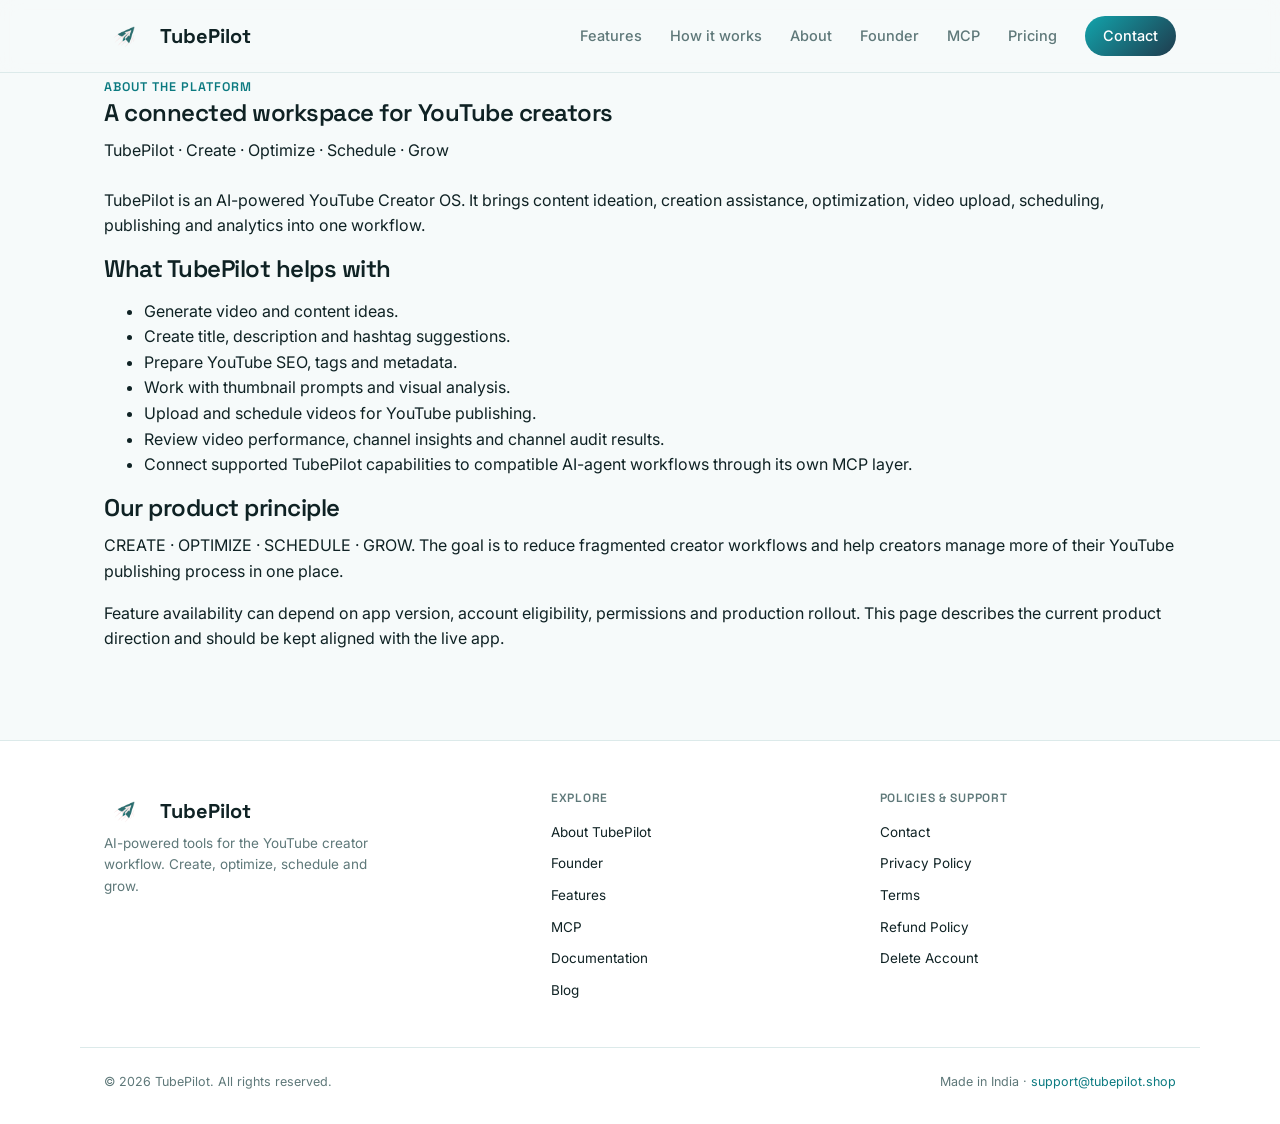
==== about.html @ 6878f8c4 "Add files via upload" ====
<!doctype html><html lang="en"><head><meta charset="utf-8"><meta name="viewport" content="width=device-width, initial-scale=1"><meta name="theme-color" content="#64135f"><link rel="icon" href="assets/icon.png"><link rel="preconnect" href="https://fonts.googleapis.com"><link rel="preconnect" href="https://fonts.gstatic.com" crossorigin><link href="https://fonts.googleapis.com/css2?family=Space+Grotesk:wght@500;600;700&family=Inter:wght@400;500;600;700&display=swap" rel="stylesheet"><link rel="stylesheet" href="css/style.css"><title>About TubePilot | TubePilot</title><meta name="description" content="Learn what TubePilot does and how its AI-powered YouTube creator workflow brings ideation, optimization, scheduling and analytics together."><link rel="canonical" href="https://www.tubepilot.shop/about.html"></head><body><header class="site-header"><div class="container row"><a class="brand" href="index.html"><span class="mark"><img src="assets/logo.png" alt="TubePilot logo"></span>TubePilot</a><nav class="nav-links" id="nav-links"><a href="index.html#features">Features</a><a href="index.html#how-it-works">How it works</a><a href="about.html">About</a><a href="founder.html">Founder</a><a href="mcp.html">MCP</a><a href="index.html#pricing">Pricing</a><a href="contact.html" class="nav-cta">Contact</a></nav><button class="nav-toggle" aria-label="Toggle menu" aria-expanded="false" aria-controls="nav-links"><span></span></button></div></header><main><section class="tp-page-hero"><div class="container"><span class="eyebrow">About the platform</span><h1>A connected workspace for YouTube creators</h1><p class="meta">TubePilot · Create · Optimize · Schedule · Grow</p></div></section><section class="section"><div class="container tp-content"><p>TubePilot is an AI-powered YouTube Creator OS. It brings content ideation, creation assistance, optimization, video upload, scheduling, publishing and analytics into one workflow.</p><h2>What TubePilot helps with</h2><ul><li>Generate video and content ideas.</li><li>Create title, description and hashtag suggestions.</li><li>Prepare YouTube SEO, tags and metadata.</li><li>Work with thumbnail prompts and visual analysis.</li><li>Upload and schedule videos for YouTube publishing.</li><li>Review video performance, channel insights and channel audit results.</li><li>Connect supported TubePilot capabilities to compatible AI-agent workflows through its own MCP layer.</li></ul><h2>Our product principle</h2><p>CREATE · OPTIMIZE · SCHEDULE · GROW. The goal is to reduce fragmented creator workflows and help creators manage more of their YouTube publishing process in one place.</p><p class="tp-note">Feature availability can depend on app version, account eligibility, permissions and production rollout. This page describes the current product direction and should be kept aligned with the live app.</p></div></section></main><footer class="site-footer"><div class="container footer-grid"><div class="footer-brand"><a class="brand" href="index.html"><span class="mark"><img src="assets/logo.png" alt="TubePilot logo"></span>TubePilot</a><p>AI-powered tools for the YouTube creator workflow. Create, optimize, schedule and grow.</p></div><div class="footer-col"><p class="label">Explore</p><a href="about.html">About TubePilot</a><a href="founder.html">Founder</a><a href="features.html">Features</a><a href="mcp.html">MCP</a><a href="docs.html">Documentation</a><a href="blog.html">Blog</a></div><div class="footer-col"><p class="label">Policies & Support</p><a href="contact.html">Contact</a><a href="privacy.html">Privacy Policy</a><a href="terms.html">Terms</a><a href="refund.html">Refund Policy</a><a href="delete-account.html">Delete Account</a></div></div><div class="container footer-bottom"><span>© <span data-year>2026</span> TubePilot. All rights reserved.</span><span>Made in India · <a href="mailto:support@tubepilot.shop">support@tubepilot.shop</a></span></div></footer><button class="to-top" aria-label="Back to top">↑</button><script src="js/script.js"></script></body></html>
---- css/style.css ----
/* =========================================================
   TubePilot — design tokens
   Palette matches the app's own theme (app_theme.dart):
   teal / light-teal / deep navy / sky accent, on a near-white
   ground. Display face: Space Grotesk (geometric, "instrument
   panel" feel — echoes the compass/flight-path brand mark).
   Body face: Inter.
========================================================= */
:root {
  --teal: #0B7A80;
  --teal-light: #12A4AC;
  --navy: #1F3B4D;
  --sky: #0EA5E9;
  --green: #16A34A;
  --red: #DC2626;

  --bg: #F6FAFA;
  --card: #FFFFFF;
  --card-2: #EDF6F6;
  --border: #DCEAEA;
  --text: #0F2224;
  --text-dim: #5E7879;

  --display: "Space Grotesk", "Segoe UI", sans-serif;
  --body: "Inter", "Segoe UI", sans-serif;

  --radius-lg: 22px;
  --radius-md: 14px;
  --radius-sm: 8px;
  --shadow: 0 1px 2px rgba(15, 34, 36, 0.04), 0 12px 32px -16px rgba(15, 34, 36, 0.14);
  --container: 1120px;
}

* { box-sizing: border-box; }

html { scroll-behavior: smooth; }

@media (prefers-reduced-motion: reduce) {
  html { scroll-behavior: auto; }
  *, *::before, *::after { animation-duration: 0.001ms !important; transition-duration: 0.001ms !important; }
}

body {
  margin: 0;
  font-family: var(--body);
  color: var(--text);
  background: var(--bg);
  line-height: 1.6;
  -webkit-font-smoothing: antialiased;
}

h1, h2, h3, h4 {
  font-family: var(--display);
  font-weight: 600;
  letter-spacing: -0.02em;
  line-height: 1.15;
  margin: 0 0 0.5em;
}

p { margin: 0 0 1em; color: var(--text); }
a { color: var(--teal); text-decoration: none; }
a:hover { text-decoration: underline; }
a:focus-visible,
button:focus-visible,
[tabindex]:focus-visible {
  outline: 2.5px solid var(--sky);
  outline-offset: 3px;
  border-radius: 4px;
}

img { max-width: 100%; display: block; }

.container {
  max-width: var(--container);
  margin: 0 auto;
  padding: 0 24px;
}

.eyebrow {
  display: inline-flex;
  align-items: center;
  gap: 8px;
  font-family: var(--display);
  font-size: 12.5px;
  font-weight: 600;
  letter-spacing: 0.08em;
  text-transform: uppercase;
  color: var(--teal);
}

/* ---------- Flight-path divider ---------- */
.flight-divider {
  position: relative;
  height: 1px;
  margin: 64px 0;
  background: repeating-linear-gradient(
    90deg, var(--border) 0 10px, transparent 10px 18px
  );
}
.flight-divider::after {
  content: "";
  position: absolute;
  top: 50%;
  left: 50%;
  width: 22px;
  height: 22px;
  transform: translate(-50%, -50%) rotate(45deg);
  background: var(--bg);
  border: 1.5px solid var(--teal-light);
  border-radius: 6px;
}
.flight-divider::before {
  content: "\2708";
  position: absolute;
  top: 50%;
  left: 50%;
  transform: translate(-50%, -50%) rotate(45deg);
  font-size: 11px;
  color: var(--teal);
  z-index: 1;
}

/* ---------- Header ---------- */
.site-header {
  position: sticky;
  top: 0;
  z-index: 40;
  background: rgba(246, 250, 250, 0.86);
  backdrop-filter: blur(10px);
  border-bottom: 1px solid var(--border);
}
.site-header .row {
  display: flex;
  align-items: center;
  justify-content: space-between;
  height: 72px;
}
.brand {
  display: flex;
  align-items: center;
  gap: 12px;
  font-family: var(--display);
  font-weight: 700;
  font-size: 20px;
  color: var(--text);
}
.brand .mark {
  width: 44px;
  height: 44px;
  border-radius: 10px;
  background: transparent;
  display: grid;
  place-items: center;
  color: #fff;
  font-size: 15px;
  overflow: hidden;
}
.brand .mark img {
  width: 100%;
  height: 100%;
  object-fit: contain;
  display: block;
}
.brand .mark svg { width: 18px; height: 18px; }

.nav-links {
  display: flex;
  align-items: center;
  gap: 28px;
}
.nav-links a {
  color: var(--text-dim);
  font-size: 14.5px;
  font-weight: 500;
}
.nav-links a:hover,
.nav-links a[aria-current="page"] {
  color: var(--teal);
  text-decoration: none;
}

.nav-cta {
  background: linear-gradient(135deg, var(--teal-light), var(--navy));
  color: #fff !important;
  padding: 8px 18px;
  border-radius: 999px;
  font-weight: 600;
  font-size: 13.5px;
}
.nav-cta:hover {
  transform: translateY(-1px);
  box-shadow: 0 8px 20px -8px rgba(11, 122, 128, 0.5);
  text-decoration: none;
}

.nav-toggle {
  display: none;
  width: 40px;
  height: 40px;
  border-radius: 10px;
  border: 1px solid var(--border);
  background: var(--card);
  align-items: center;
  justify-content: center;
  cursor: pointer;
}
.nav-toggle span,
.nav-toggle span::before,
.nav-toggle span::after {
  content: "";
  display: block;
  width: 18px;
  height: 2px;
  background: var(--text);
  position: relative;
  transition: transform 0.2s ease, opacity 0.2s ease;
}
.nav-toggle span::before { position: absolute; top: -6px; }
.nav-toggle span::after { position: absolute; top: 6px; }
.nav-toggle[aria-expanded="true"] span { background: transparent; }
.nav-toggle[aria-expanded="true"] span::before { transform: translateY(6px) rotate(45deg); }
.nav-toggle[aria-expanded="true"] span::after { transform: translateY(-6px) rotate(-45deg); }

/* ---------- Buttons ---------- */
.btn {
  display: inline-flex;
  align-items: center;
  gap: 8px;
  font-family: var(--body);
  font-weight: 600;
  font-size: 14.5px;
  padding: 12px 22px;
  border-radius: 999px;
  border: 1px solid transparent;
  cursor: pointer;
  transition: transform 0.15s ease, box-shadow 0.15s ease, background 0.15s ease;
}
.btn-lg {
  padding: 14px 28px;
  font-size: 15.5px;
}
.btn-primary {
  background: linear-gradient(135deg, var(--teal-light), var(--navy));
  color: #fff;
}
.btn-primary:hover { transform: translateY(-1px); box-shadow: 0 10px 24px -10px rgba(11, 122, 128, 0.55); text-decoration: none; }
.btn-outline {
  background: transparent;
  border-color: var(--border);
  color: var(--text);
}
.btn-outline:hover { border-color: var(--teal-light); color: var(--teal); text-decoration: none; }

/* ---------- Hero ---------- */
.hero {
  padding: 96px 0 72px;
  position: relative;
  overflow: hidden;
}
.hero::before {
  content: "";
  position: absolute;
  inset: -20% -10% auto -10%;
  height: 480px;
  background: radial-gradient(60% 60% at 30% 20%, rgba(18, 164, 172, 0.16), transparent 70%),
              radial-gradient(50% 50% at 80% 10%, rgba(14, 165, 233, 0.12), transparent 70%);
  pointer-events: none;
}
.hero-grid {
  display: grid;
  grid-template-columns: 1.1fr 0.9fr;
  gap: 56px;
  align-items: center;
  position: relative;
}
.hero h1 {
  font-size: clamp(34px, 5vw, 52px);
  margin-bottom: 20px;
}
.hero h1 .accent { color: var(--teal); }
.hero p.lead {
  font-size: 17px;
  color: var(--text-dim);
  max-width: 46ch;
  margin-bottom: 28px;
}
.hero-cta { display: flex; gap: 12px; flex-wrap: wrap; margin-bottom: 20px; }
.hero-note { font-size: 12.5px; color: var(--text-dim); }

/* Trust badges */
.trust-badges {
  display: flex;
  gap: 14px;
  flex-wrap: wrap;
  margin-bottom: 16px;
}
.trust-badges .badge {
  display: inline-flex;
  align-items: center;
  gap: 6px;
  font-size: 12px;
  color: var(--text-dim);
  background: var(--card-2);
  border: 1px solid var(--border);
  padding: 6px 12px;
  border-radius: 999px;
}
.trust-badges .badge svg { color: var(--teal); }

/* Compass illustration */
.compass-wrap {
  position: relative;
  display: grid;
  place-items: center;
}
.compass {
  width: min(340px, 80vw);
  aspect-ratio: 1;
  position: relative;
}
.compass .ring {
  position: absolute;
  inset: 0;
  border-radius: 50%;
  border: 1.5px dashed var(--border);
  animation: spin 40s linear infinite;
}
.compass .ring.inner { inset: 34px; border-color: rgba(18,164,172,0.35); animation-duration: 60s; animation-direction: reverse; }
@keyframes spin { to { transform: rotate(360deg); } }
.compass .core {
  position: absolute;
  inset: 74px;
  border-radius: 50%;
  background: linear-gradient(145deg, var(--card), var(--card-2));
  border: 1px solid var(--border);
  box-shadow: var(--shadow);
  display: grid;
  place-items: center;
}
.compass .core svg { width: 46%; height: 46%; color: var(--teal); }
.compass .tick { position: absolute; width: 2px; height: 10px; background: var(--teal-light); left: 50%; top: 0; transform-origin: 50% 170px; }

/* ---------- Sections ---------- */
.section { padding: 8px 0 72px; }
.section-head { max-width: 640px; margin: 0 auto 40px; text-align: center; }
.section-head h2 { font-size: clamp(26px, 3.4vw, 34px); }
.section-head p { color: var(--text-dim); }

.grid {
  display: grid;
  gap: 20px;
}
.grid.cols-3 { grid-template-columns: repeat(3, 1fr); }
.grid.cols-4 { grid-template-columns: repeat(4, 1fr); }

.card {
  background: var(--card);
  border: 1px solid var(--border);
  border-radius: var(--radius-lg);
  padding: 28px;
}
.feature-card .icon {
  width: 44px;
  height: 44px;
  border-radius: 12px;
  background: var(--card-2);
  display: grid;
  place-items: center;
  color: var(--teal);
  margin-bottom: 16px;
}
.feature-card h3 { font-size: 16.5px; margin-bottom: 6px; }
.feature-card p { color: var(--text-dim); font-size: 14px; margin: 0; }

/* ---------- Screenshots ---------- */
.section-screenshots { padding-top: 64px; }
.screenshots-grid {
  display: grid;
  grid-template-columns: repeat(4, 1fr);
  gap: 20px;
}
.screenshot-card {
  text-align: center;
}
.phone-frame {
  background: linear-gradient(145deg, #1a1a2e, #16213e);
  border-radius: 28px;
  padding: 10px;
  box-shadow: 0 20px 40px -12px rgba(15, 34, 36, 0.25);
  margin-bottom: 14px;
  position: relative;
}
.phone-frame::before {
  content: "";
  display: block;
  width: 40%;
  height: 18px;
  background: #1a1a2e;
  border-radius: 0 0 12px 12px;
  margin: 0 auto 8px;
}
.phone-frame img {
  border-radius: 18px;
  width: 100%;
  aspect-ratio: 9/19;
  object-fit: cover;
  background: var(--card-2);
}
.screenshot-caption {
  font-size: 13px;
  color: var(--text-dim);
  margin: 0;
}

/* ---------- Pricing ---------- */
.pricing-grid {
  display: grid;
  grid-template-columns: repeat(3, 1fr);
  gap: 20px;
  max-width: 900px;
  margin: 0 auto;
}
.pricing-card {
  background: var(--card);
  border: 1px solid var(--border);
  border-radius: var(--radius-lg);
  padding: 32px 28px;
  position: relative;
  display: flex;
  flex-direction: column;
}
.pricing-card.popular {
  border-color: var(--teal-light);
  box-shadow: 0 0 0 2px rgba(18, 164, 172, 0.15), var(--shadow);
}
.popular-badge {
  position: absolute;
  top: -12px;
  left: 50%;
  transform: translateX(-50%);
  background: linear-gradient(135deg, var(--teal-light), var(--navy));
  color: #fff;
  font-size: 11px;
  font-weight: 700;
  text-transform: uppercase;
  letter-spacing: 0.06em;
  padding: 6px 16px;
  border-radius: 999px;
}
.pricing-header { text-align: center; margin-bottom: 24px; }
.pricing-header h3 { font-size: 18px; margin-bottom: 8px; }
.price {
  font-family: var(--display);
  font-size: 36px;
  font-weight: 700;
  color: var(--text);
  margin-bottom: 4px;
}
.price span {
  font-size: 15px;
  font-weight: 500;
  color: var(--text-dim);
}
.pricing-header p { color: var(--text-dim); font-size: 13.5px; margin: 0; }
.pricing-features {
  list-style: none;
  padding: 0;
  margin: 0 0 28px;
  flex-grow: 1;
}
.pricing-features li {
  display: flex;
  align-items: center;
  gap: 10px;
  font-size: 14px;
  color: var(--text-dim);
  padding: 8px 0;
  border-bottom: 1px solid var(--border);
}
.pricing-features li:last-child { border-bottom: none; }
.pricing-card .btn { width: 100%; justify-content: center; }

/* ---------- Steps ---------- */
.steps { counter-reset: step; }
.step {
  display: flex;
  gap: 18px;
  padding: 22px 0;
  border-top: 1px solid var(--border);
}
.step:first-child { border-top: none; }
.step .num {
  font-family: var(--display);
  font-weight: 700;
  font-size: 14px;
  color: var(--teal);
  width: 34px;
  height: 34px;
  border-radius: 50%;
  border: 1.5px solid var(--teal-light);
  display: grid;
  place-items: center;
  flex-shrink: 0;
}
.step h3 { font-size: 15.5px; margin-bottom: 4px; }
.step p { color: var(--text-dim); font-size: 14px; margin: 0; }

/* ---------- Testimonials ---------- */
.testimonials-grid {
  display: grid;
  grid-template-columns: repeat(3, 1fr);
  gap: 20px;
}
.testimonial-card {
  background: var(--card);
  border: 1px solid var(--border);
  border-radius: var(--radius-lg);
  padding: 28px;
}
.testimonial-card .stars {
  color: #F59E0B;
  font-size: 16px;
  letter-spacing: 2px;
  margin-bottom: 14px;
}
.testimonial-card > p {
  color: var(--text-dim);
  font-size: 14.5px;
  line-height: 1.65;
  margin-bottom: 20px;
  font-style: italic;
}
.testimonial-author {
  display: flex;
  align-items: center;
  gap: 12px;
}
.testimonial-author img {
  width: 40px;
  height: 40px;
  border-radius: 50%;
  object-fit: cover;
  background: var(--card-2);
}
.testimonial-author strong {
  display: block;
  font-size: 14px;
  color: var(--text);
}
.testimonial-author span {
  font-size: 12.5px;
  color: var(--text-dim);
}

/* ---------- FAQ ---------- */
.faq-list { display: flex; flex-direction: column; gap: 12px; }
.faq-item {
  background: var(--card);
  border: 1px solid var(--border);
  border-radius: var(--radius-md);
  overflow: hidden;
}
.faq-question {
  width: 100%;
  display: flex;
  align-items: center;
  justify-content: space-between;
  gap: 16px;
  padding: 18px 22px;
  background: none;
  border: none;
  font-family: var(--body);
  font-size: 15px;
  font-weight: 600;
  color: var(--text);
  cursor: pointer;
  text-align: left;
}
.faq-question:hover { color: var(--teal); }
.faq-icon {
  flex-shrink: 0;
  color: var(--text-dim);
  transition: transform 0.2s ease;
}
.faq-question[aria-expanded="true"] .faq-icon {
  transform: rotate(180deg);
}
.faq-answer {
  max-height: 0;
  overflow: hidden;
  transition: max-height 0.3s ease, padding 0.3s ease;
}
.faq-answer p {
  padding: 0 22px 18px;
  color: var(--text-dim);
  font-size: 14px;
  margin: 0;
}
.faq-item.open .faq-answer {
  max-height: 300px;
}

/* ---------- CTA Banner ---------- */
.cta-banner { padding-top: 48px; }
.cta-card {
  background: linear-gradient(135deg, var(--navy), #0d2a3a);
  border-radius: var(--radius-lg);
  padding: 56px 40px;
  text-align: center;
  color: #fff;
}
.cta-card h2 {
  font-size: clamp(24px, 3vw, 32px);
  margin-bottom: 12px;
  color: #fff;
}
.cta-card p {
  color: rgba(255,255,255,0.75);
  font-size: 16px;
  max-width: 48ch;
  margin: 0 auto 28px;
}
.cta-buttons {
  display: flex;
  gap: 12px;
  justify-content: center;
  flex-wrap: wrap;
}
.cta-buttons .btn-primary {
  background: #fff;
  color: var(--navy);
}
.cta-buttons .btn-primary:hover {
  box-shadow: 0 10px 24px -10px rgba(0,0,0,0.3);
}
.cta-buttons .btn-outline {
  border-color: rgba(255,255,255,0.3);
  color: #fff;
}
.cta-buttons .btn-outline:hover {
  border-color: #fff;
  color: #fff;
}

/* ---------- Legal document layout ---------- */
.legal-hero {
  padding: 64px 0 40px;
  border-bottom: 1px solid var(--border);
}
.legal-hero .eyebrow { margin-bottom: 12px; }
.legal-hero h1 { font-size: clamp(28px, 4vw, 38px); margin-bottom: 10px; }
.legal-hero .meta { color: var(--text-dim); font-size: 13.5px; }

.legal-layout {
  display: grid;
  grid-template-columns: 240px 1fr;
  gap: 48px;
  padding: 48px 0 96px;
  align-items: start;
}
.toc {
  position: sticky;
  top: 96px;
  border-left: 1px solid var(--border);
  padding-left: 18px;
}
.toc p.label {
  font-family: var(--display);
  font-size: 12px;
  font-weight: 600;
  letter-spacing: 0.06em;
  text-transform: uppercase;
  color: var(--text-dim);
  margin-bottom: 12px;
}
.toc ol {
  list-style: none;
  margin: 0;
  padding: 0;
  counter-reset: toc;
  display: flex;
  flex-direction: column;
  gap: 9px;
}
.toc a {
  counter-increment: toc;
  color: var(--text-dim);
  font-size: 13.5px;
  display: block;
}
.toc a::before {
  content: counter(toc, decimal-leading-zero) "  ";
  color: var(--teal-light);
  font-family: var(--display);
  font-weight: 600;
}
.toc a.active,
.toc a:hover { color: var(--teal); text-decoration: none; }

.legal-body h2 {
  font-size: 20px;
  margin-top: 40px;
  scroll-margin-top: 96px;
}
.legal-body h2:first-child { margin-top: 0; }
.legal-body h3 { font-size: 16px; margin-top: 24px; }
.legal-body p, .legal-body li { color: var(--text-dim); font-size: 14.5px; }
.legal-body ul, .legal-body ol { padding-left: 20px; }
.legal-body strong { color: var(--text); }
.legal-body .callout {
  background: var(--card-2);
  border: 1px solid var(--border);
  border-radius: var(--radius-md);
  padding: 16px 18px;
  font-size: 13.5px;
  color: var(--text-dim);
  margin: 20px 0;
}
.legal-body .callout strong { color: var(--navy); }

/* ---------- Contact ---------- */
.contact-grid {
  display: grid;
  grid-template-columns: 1fr 1fr;
  gap: 24px;
}
.contact-card {
  background: var(--card);
  border: 1px solid var(--border);
  border-radius: var(--radius-lg);
  padding: 26px;
}
.contact-card .icon {
  width: 40px; height: 40px;
  border-radius: 11px;
  background: var(--card-2);
  display: grid; place-items: center;
  color: var(--teal);
  margin-bottom: 14px;
}
.contact-card h3 { font-size: 15.5px; margin-bottom: 4px; }
.contact-card p { color: var(--text-dim); font-size: 13.5px; margin-bottom: 10px; }

/* ---------- Footer ---------- */
.site-footer {
  border-top: 1px solid var(--border);
  padding: 48px 0 32px;
  background: var(--card);
}
.footer-grid {
  display: grid;
  grid-template-columns: 1.4fr 1fr 1fr;
  gap: 32px;
  margin-bottom: 36px;
}
.footer-brand p { color: var(--text-dim); font-size: 13.5px; max-width: 32ch; }
.footer-col p.label {
  font-family: var(--display);
  font-size: 12px;
  font-weight: 600;
  letter-spacing: 0.06em;
  text-transform: uppercase;
  color: var(--text-dim);
  margin-bottom: 14px;
}
.footer-col a { display: block; color: var(--text); font-size: 13.5px; margin-bottom: 10px; }
.footer-col a:hover { color: var(--teal); }
.footer-bottom {
  display: flex;
  justify-content: space-between;
  align-items: center;
  padding-top: 24px;
  border-top: 1px solid var(--border);
  font-size: 12.5px;
  color: var(--text-dim);
  flex-wrap: wrap;
  gap: 10px;
}

.social-links {
  display: flex;
  gap: 12px;
  margin-top: 16px;
}
.social-links a {
  width: 36px;
  height: 36px;
  border-radius: 10px;
  background: var(--card-2);
  border: 1px solid var(--border);
  display: grid;
  place-items: center;
  color: var(--text-dim);
  transition: all 0.15s ease;
}
.social-links a:hover {
  background: var(--teal);
  border-color: var(--teal);
  color: #fff;
  text-decoration: none;
  transform: translateY(-2px);
}

/* ---------- Back to top ---------- */
.to-top {
  position: fixed;
  right: 22px;
  bottom: 22px;
  width: 44px;
  height: 44px;
  border-radius: 50%;
  background: var(--navy);
  color: #fff;
  border: none;
  display: grid;
  place-items: center;
  cursor: pointer;
  opacity: 0;
  pointer-events: none;
  transform: translateY(8px);
  transition: opacity 0.2s ease, transform 0.2s ease;
  z-index: 50;
  box-shadow: 0 10px 24px -10px rgba(31, 59, 77, 0.5);
}
.to-top.visible { opacity: 1; pointer-events: auto; transform: translateY(0); }

/* ---------- Responsive ---------- */
@media (max-width: 900px) {
  .hero-grid { grid-template-columns: 1fr; }
  .compass-wrap { order: -1; }
  .grid.cols-3 { grid-template-columns: 1fr 1fr; }
  .grid.cols-4 { grid-template-columns: 1fr 1fr; }
  .screenshots-grid { grid-template-columns: 1fr 1fr; }
  .pricing-grid { grid-template-columns: 1fr; max-width: 420px; }
  .testimonials-grid { grid-template-columns: 1fr; }
  .legal-layout { grid-template-columns: 1fr; }
  .toc { position: static; border-left: none; border-bottom: 1px solid var(--border); padding: 0 0 20px; margin-bottom: 12px; }
  .toc ol { flex-direction: row; flex-wrap: wrap; gap: 14px; }
  .footer-grid { grid-template-columns: 1fr; gap: 28px; }
  .contact-grid { grid-template-columns: 1fr; }
}

@media (max-width: 720px) {
  .nav-links { position: fixed; inset: 72px 0 0 0; background: var(--bg); flex-direction: column; align-items: flex-start; padding: 24px; gap: 4px; display: none; overflow-y: auto; }
  .nav-links.open { display: flex; }
  .nav-links a { padding: 12px 0; width: 100%; border-bottom: 1px solid var(--border); }
  .nav-cta { width: 100%; text-align: center; margin-top: 8px; }
  .nav-toggle { display: grid; }
  .grid.cols-3, .grid.cols-4 { grid-template-columns: 1fr; }
  .screenshots-grid { grid-template-columns: 1fr; max-width: 280px; margin: 0 auto; }
  .hero-cta { flex-direction: column; }
  .hero-cta .btn { width: 100%; justify-content: center; }
  .trust-badges { justify-content: center; }
  .cta-buttons { flex-direction: column; }
  .cta-buttons .btn { width: 100%; justify-content: center; }
}
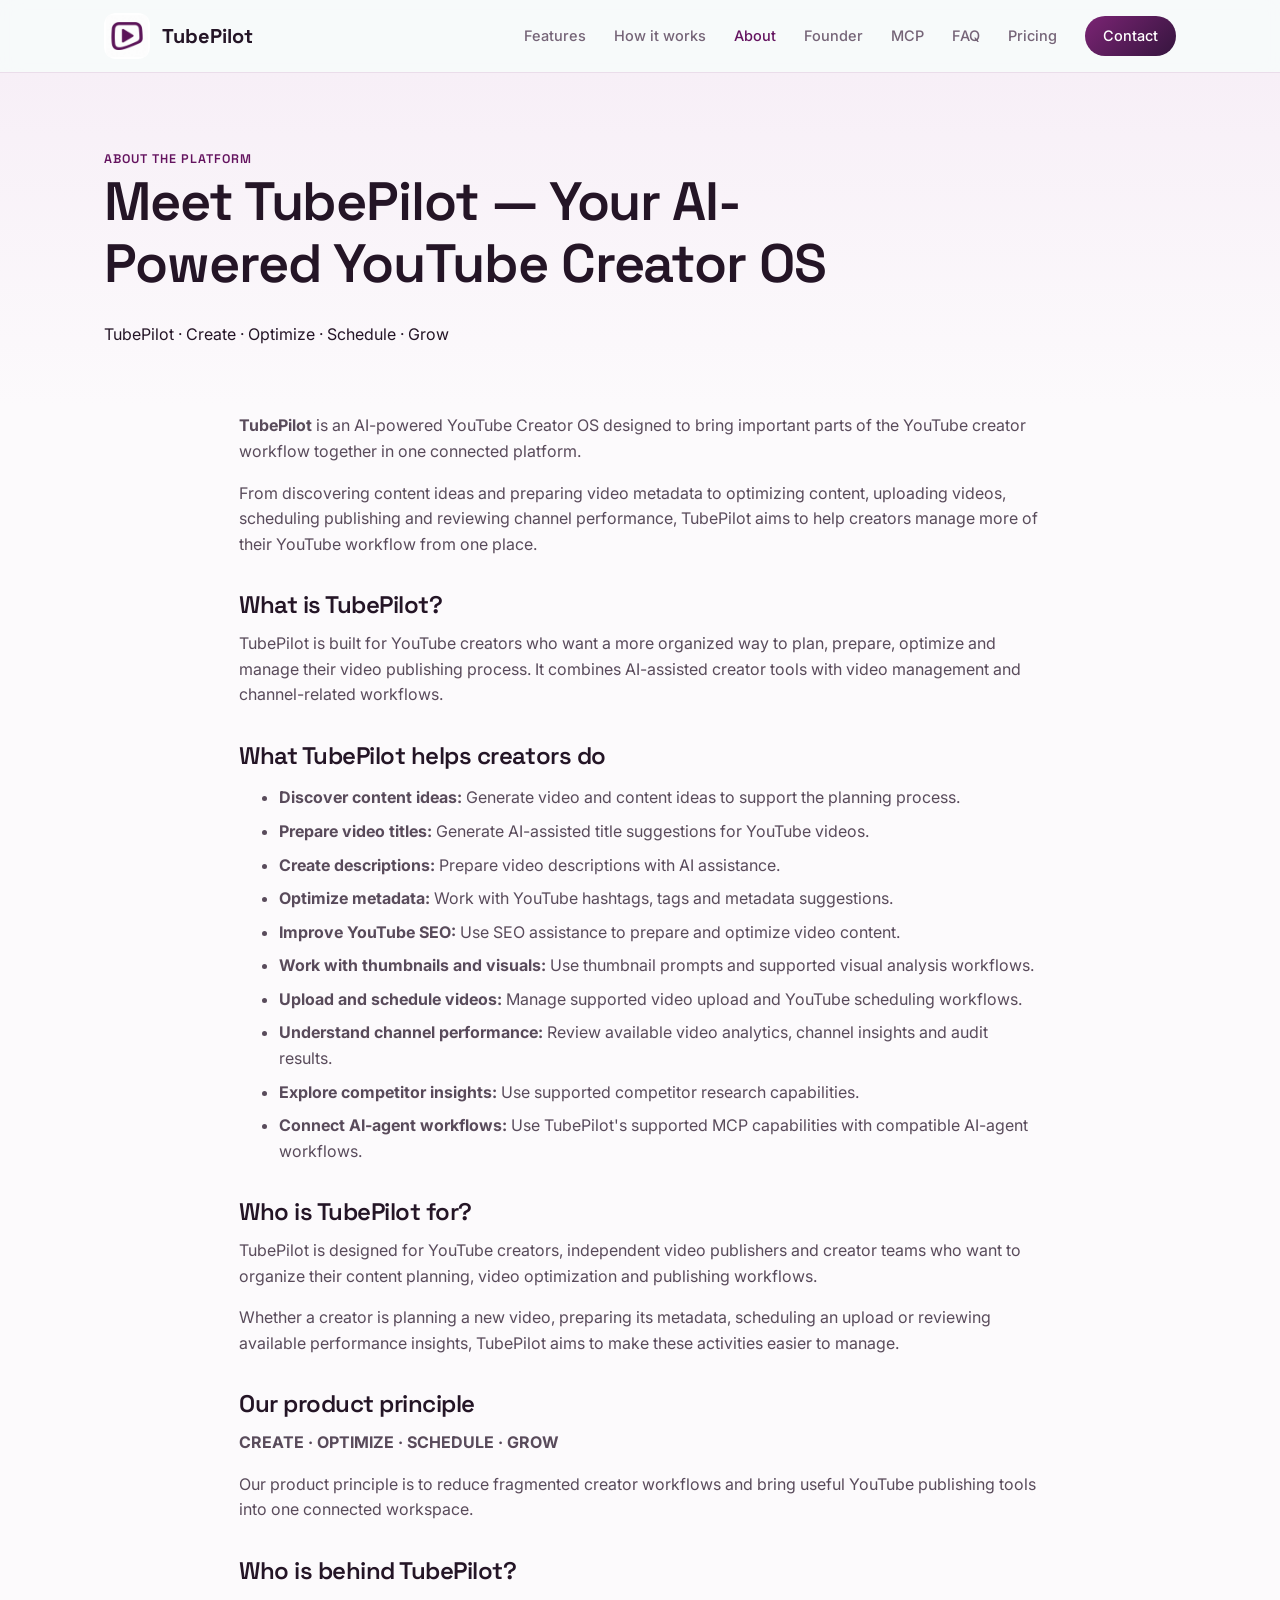
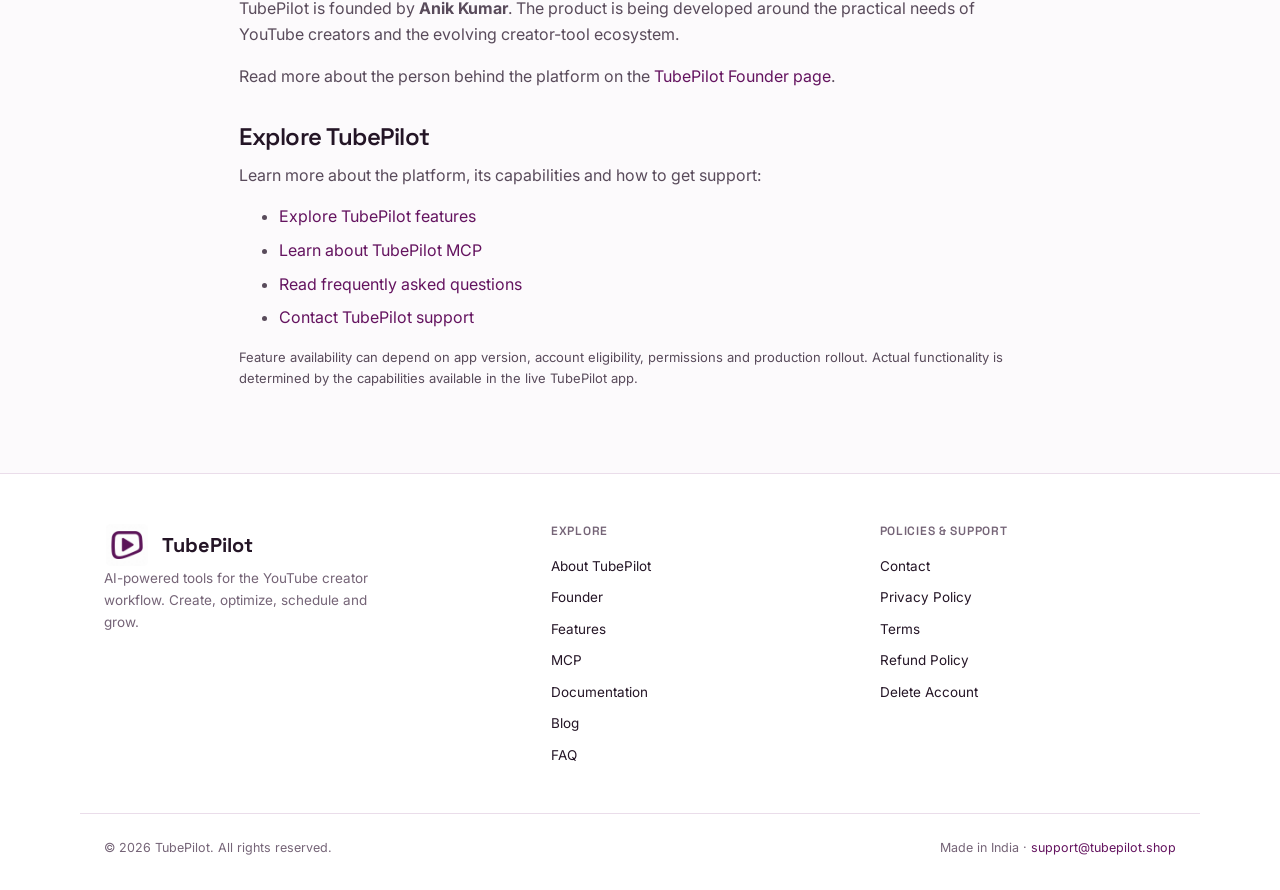
==== commit 54631f92: "Update about.html" ====
--- a/about.html
+++ b/about.html
@@ -1 +1,359 @@
-<!doctype html><html lang="en"><head><meta charset="utf-8"><meta name="viewport" content="width=device-width, initial-scale=1"><meta name="theme-color" content="#64135f"><link rel="icon" href="assets/icon.png"><link rel="preconnect" href="https://fonts.googleapis.com"><link rel="preconnect" href="https://fonts.gstatic.com" crossorigin><link href="https://fonts.googleapis.com/css2?family=Space+Grotesk:wght@500;600;700&family=Inter:wght@400;500;600;700&display=swap" rel="stylesheet"><link rel="stylesheet" href="css/style.css"><title>About TubePilot | TubePilot</title><meta name="description" content="Learn what TubePilot does and how its AI-powered YouTube creator workflow brings ideation, optimization, scheduling and analytics together."><link rel="canonical" href="https://www.tubepilot.shop/about.html"></head><body><header class="site-header"><div class="container row"><a class="brand" href="index.html"><span class="mark"><img src="assets/logo.png" alt="TubePilot logo"></span>TubePilot</a><nav class="nav-links" id="nav-links"><a href="index.html#features">Features</a><a href="index.html#how-it-works">How it works</a><a href="about.html">About</a><a href="founder.html">Founder</a><a href="mcp.html">MCP</a><a href="index.html#pricing">Pricing</a><a href="contact.html" class="nav-cta">Contact</a></nav><button class="nav-toggle" aria-label="Toggle menu" aria-expanded="false" aria-controls="nav-links"><span></span></button></div></header><main><section class="tp-page-hero"><div class="container"><span class="eyebrow">About the platform</span><h1>A connected workspace for YouTube creators</h1><p class="meta">TubePilot · Create · Optimize · Schedule · Grow</p></div></section><section class="section"><div class="container tp-content"><p>TubePilot is an AI-powered YouTube Creator OS. It brings content ideation, creation assistance, optimization, video upload, scheduling, publishing and analytics into one workflow.</p><h2>What TubePilot helps with</h2><ul><li>Generate video and content ideas.</li><li>Create title, description and hashtag suggestions.</li><li>Prepare YouTube SEO, tags and metadata.</li><li>Work with thumbnail prompts and visual analysis.</li><li>Upload and schedule videos for YouTube publishing.</li><li>Review video performance, channel insights and channel audit results.</li><li>Connect supported TubePilot capabilities to compatible AI-agent workflows through its own MCP layer.</li></ul><h2>Our product principle</h2><p>CREATE · OPTIMIZE · SCHEDULE · GROW. The goal is to reduce fragmented creator workflows and help creators manage more of their YouTube publishing process in one place.</p><p class="tp-note">Feature availability can depend on app version, account eligibility, permissions and production rollout. This page describes the current product direction and should be kept aligned with the live app.</p></div></section></main><footer class="site-footer"><div class="container footer-grid"><div class="footer-brand"><a class="brand" href="index.html"><span class="mark"><img src="assets/logo.png" alt="TubePilot logo"></span>TubePilot</a><p>AI-powered tools for the YouTube creator workflow. Create, optimize, schedule and grow.</p></div><div class="footer-col"><p class="label">Explore</p><a href="about.html">About TubePilot</a><a href="founder.html">Founder</a><a href="features.html">Features</a><a href="mcp.html">MCP</a><a href="docs.html">Documentation</a><a href="blog.html">Blog</a></div><div class="footer-col"><p class="label">Policies & Support</p><a href="contact.html">Contact</a><a href="privacy.html">Privacy Policy</a><a href="terms.html">Terms</a><a href="refund.html">Refund Policy</a><a href="delete-account.html">Delete Account</a></div></div><div class="container footer-bottom"><span>© <span data-year>2026</span> TubePilot. All rights reserved.</span><span>Made in India · <a href="mailto:support@tubepilot.shop">support@tubepilot.shop</a></span></div></footer><button class="to-top" aria-label="Back to top">↑</button><script src="js/script.js"></script></body></html>+<!doctype html>
+
+<html lang="en">
+<head>
+  <meta charset="utf-8">
+  <meta name="viewport" content="width=device-width, initial-scale=1">
+  <meta name="theme-color" content="#64135f">  <link rel="icon" href="assets/icon.png">
+  <link rel="preconnect" href="https://fonts.googleapis.com">
+  <link rel="preconnect" href="https://fonts.gstatic.com" crossorigin>
+  <link href="https://fonts.googleapis.com/css2?family=Space+Grotesk:wght@500;600;700&family=Inter:wght@400;500;600;700&display=swap" rel="stylesheet">
+  <link rel="stylesheet" href="css/style.css">  <title>About TubePilot | AI-Powered YouTube Creator OS</title><meta
+name="description"
+content="Discover TubePilot, an AI-powered YouTube Creator OS that brings content ideas, titles, descriptions, SEO, video scheduling and analytics into one connected creator workflow."
+
+«»
+
+  <meta name="author" content="Anik Kumar">
+  <meta name="robots" content="index, follow, max-image-preview:large">  <link rel="canonical" href="https://www.tubepilot.shop/about.html">  <meta property="og:type" content="website">
+  <meta property="og:title" content="About TubePilot | AI-Powered YouTube Creator OS">
+  <meta
+    property="og:description"
+    content="Learn about TubePilot and its connected AI-powered workflow for YouTube creators."
+  >
+  <meta property="og:url" content="https://www.tubepilot.shop/about.html">
+  <meta property="og:site_name" content="TubePilot">
+  <meta property="og:image" content="https://www.tubepilot.shop/assets/logo.png">  <meta name="twitter:card" content="summary">
+  <meta name="twitter:title" content="About TubePilot">
+  <meta
+    name="twitter:description"
+    content="An AI-powered YouTube Creator OS. Create, optimize, schedule and grow."
+  >
+  <meta name="twitter:image" content="https://www.tubepilot.shop/assets/logo.png">  <script type="application/ld+json">
+  {
+    "@context": "https://schema.org",
+    "@graph": [
+      {
+        "@type": "Organization",
+        "@id": "https://www.tubepilot.shop/#organization",
+        "name": "TubePilot",
+        "url": "https://www.tubepilot.shop/",
+        "logo": {
+          "@type": "ImageObject",
+          "url": "https://www.tubepilot.shop/assets/logo.png"
+        },
+        "email": "support@tubepilot.shop",
+        "founder": {
+          "@type": "Person",
+          "@id": "https://www.tubepilot.shop/founder.html#person",
+          "name": "Anik Kumar",
+          "url": "https://www.tubepilot.shop/founder.html"
+        }
+      },
+      {
+        "@type": "WebSite",
+        "@id": "https://www.tubepilot.shop/#website",
+        "url": "https://www.tubepilot.shop/",
+        "name": "TubePilot",
+        "publisher": {
+          "@id": "https://www.tubepilot.shop/#organization"
+        },
+        "inLanguage": "en"
+      },
+      {
+        "@type": "SoftwareApplication",
+        "@id": "https://www.tubepilot.shop/#software",
+        "name": "TubePilot",
+        "url": "https://www.tubepilot.shop/",
+        "description": "TubePilot is an AI-powered YouTube Creator OS that brings content ideation, creation assistance, optimization, video upload, scheduling and analytics into one connected workflow.",
+        "applicationCategory": "MultimediaApplication",
+        "operatingSystem": "Android",
+        "image": "https://www.tubepilot.shop/assets/logo.png",
+        "publisher": {
+          "@id": "https://www.tubepilot.shop/#organization"
+        },
+        "featureList": [
+          "AI video and content ideas",
+          "AI title suggestions",
+          "AI description generation",
+          "YouTube hashtags, tags and metadata assistance",
+          "YouTube SEO optimization",
+          "Thumbnail prompts and visual analysis",
+          "YouTube video upload",
+          "Video scheduling",
+          "Video analytics and channel insights",
+          "YouTube channel audit",
+          "Competitor research tools",
+          "TubePilot MCP integration for supported AI-agent workflows"
+        ]
+      },
+      {
+        "@type": "AboutPage",
+        "@id": "https://www.tubepilot.shop/about.html#webpage",
+        "url": "https://www.tubepilot.shop/about.html",
+        "name": "About TubePilot",
+        "description": "Learn about TubePilot, its purpose, product capabilities and connected workflow for YouTube creators.",
+        "isPartOf": {
+          "@id": "https://www.tubepilot.shop/#website"
+        },
+        "about": [
+          {
+            "@id": "https://www.tubepilot.shop/#organization"
+          },
+          {
+            "@id": "https://www.tubepilot.shop/#software"
+          }
+        ],
+        "mainEntity": {
+          "@id": "https://www.tubepilot.shop/#organization"
+        },
+        "inLanguage": "en"
+      },
+      {
+        "@type": "BreadcrumbList",
+        "@id": "https://www.tubepilot.shop/about.html#breadcrumb",
+        "itemListElement": [
+          {
+            "@type": "ListItem",
+            "position": 1,
+            "name": "Home",
+            "item": "https://www.tubepilot.shop/"
+          },
+          {
+            "@type": "ListItem",
+            "position": 2,
+            "name": "About TubePilot",
+            "item": "https://www.tubepilot.shop/about.html"
+          }
+        ]
+      }
+    ]
+  }
+  </script></head><body><header class="site-header">
+  <div class="container row"><a class="brand" href="index.html">
+  <span class="mark">
+    <img src="assets/logo.png" alt="TubePilot logo">
+  </span>
+  TubePilot
+</a>
+
+<nav class="nav-links" id="nav-links">
+  <a href="index.html#features">Features</a>
+  <a href="index.html#how-it-works">How it works</a>
+  <a href="about.html" aria-current="page">About</a>
+  <a href="founder.html">Founder</a>
+  <a href="mcp.html">MCP</a>
+  <a href="faq.html">FAQ</a>
+  <a href="index.html#pricing">Pricing</a>
+  <a href="contact.html" class="nav-cta">Contact</a>
+</nav>
+
+<button
+  class="nav-toggle"
+  aria-label="Toggle menu"
+  aria-expanded="false"
+  aria-controls="nav-links"
+>
+  <span></span>
+</button>
+
+  </div>
+</header><main id="main-content">  <section class="tp-page-hero">
+    <div class="container">  <span class="eyebrow">About the platform</span>
+
+  <h1>Meet TubePilot — Your AI-Powered YouTube Creator OS</h1>
+
+  <p class="meta">
+    TubePilot · Create · Optimize · Schedule · Grow
+  </p>
+
+</div>
+
+  </section>  <section class="section">
+    <div class="container tp-content">  <p>
+    <strong>TubePilot</strong> is an AI-powered YouTube Creator OS
+    designed to bring important parts of the YouTube creator workflow
+    together in one connected platform.
+  </p>
+
+  <p>
+    From discovering content ideas and preparing video metadata to
+    optimizing content, uploading videos, scheduling publishing and
+    reviewing channel performance, TubePilot aims to help creators
+    manage more of their YouTube workflow from one place.
+  </p>
+
+  <h2>What is TubePilot?</h2>
+
+  <p>
+    TubePilot is built for YouTube creators who want a more organized
+    way to plan, prepare, optimize and manage their video publishing
+    process. It combines AI-assisted creator tools with video
+    management and channel-related workflows.
+  </p>
+
+  <h2>What TubePilot helps creators do</h2>
+
+  <ul>
+    <li>
+      <strong>Discover content ideas:</strong>
+      Generate video and content ideas to support the planning process.
+    </li>
+
+    <li>
+      <strong>Prepare video titles:</strong>
+      Generate AI-assisted title suggestions for YouTube videos.
+    </li>
+
+    <li>
+      <strong>Create descriptions:</strong>
+      Prepare video descriptions with AI assistance.
+    </li>
+
+    <li>
+      <strong>Optimize metadata:</strong>
+      Work with YouTube hashtags, tags and metadata suggestions.
+    </li>
+
+    <li>
+      <strong>Improve YouTube SEO:</strong>
+      Use SEO assistance to prepare and optimize video content.
+    </li>
+
+    <li>
+      <strong>Work with thumbnails and visuals:</strong>
+      Use thumbnail prompts and supported visual analysis workflows.
+    </li>
+
+    <li>
+      <strong>Upload and schedule videos:</strong>
+      Manage supported video upload and YouTube scheduling workflows.
+    </li>
+
+    <li>
+      <strong>Understand channel performance:</strong>
+      Review available video analytics, channel insights and audit results.
+    </li>
+
+    <li>
+      <strong>Explore competitor insights:</strong>
+      Use supported competitor research capabilities.
+    </li>
+
+    <li>
+      <strong>Connect AI-agent workflows:</strong>
+      Use TubePilot's supported MCP capabilities with compatible
+      AI-agent workflows.
+    </li>
+  </ul>
+
+  <h2>Who is TubePilot for?</h2>
+
+  <p>
+    TubePilot is designed for YouTube creators, independent video
+    publishers and creator teams who want to organize their content
+    planning, video optimization and publishing workflows.
+  </p>
+
+  <p>
+    Whether a creator is planning a new video, preparing its metadata,
+    scheduling an upload or reviewing available performance insights,
+    TubePilot aims to make these activities easier to manage.
+  </p>
+
+  <h2>Our product principle</h2>
+
+  <p>
+    <strong>CREATE · OPTIMIZE · SCHEDULE · GROW</strong>
+  </p>
+
+  <p>
+    Our product principle is to reduce fragmented creator workflows
+    and bring useful YouTube publishing tools into one connected
+    workspace.
+  </p>
+
+  <h2>Who is behind TubePilot?</h2>
+
+  <p>
+    TubePilot is founded by <strong>Anik Kumar</strong>.
+    The product is being developed around the practical needs of
+    YouTube creators and the evolving creator-tool ecosystem.
+  </p>
+
+  <p>
+    Read more about the person behind the platform on the
+    <a href="founder.html">TubePilot Founder page</a>.
+  </p>
+
+  <h2>Explore TubePilot</h2>
+
+  <p>
+    Learn more about the platform, its capabilities and how to get
+    support:
+  </p>
+
+  <ul>
+    <li><a href="index.html#features">Explore TubePilot features</a></li>
+    <li><a href="mcp.html">Learn about TubePilot MCP</a></li>
+    <li><a href="faq.html">Read frequently asked questions</a></li>
+    <li><a href="contact.html">Contact TubePilot support</a></li>
+  </ul>
+
+  <p class="tp-note">
+    Feature availability can depend on app version, account
+    eligibility, permissions and production rollout. Actual
+    functionality is determined by the capabilities available in
+    the live TubePilot app.
+  </p>
+
+</div>
+
+  </section></main><footer class="site-footer">
+  <div class="container footer-grid"><div class="footer-brand">
+  <a class="brand" href="index.html">
+    <span class="mark">
+      <img src="assets/logo.png" alt="TubePilot logo">
+    </span>
+    TubePilot
+  </a>
+
+  <p>
+    AI-powered tools for the YouTube creator workflow.
+    Create, optimize, schedule and grow.
+  </p>
+</div>
+
+<div class="footer-col">
+  <p class="label">Explore</p>
+  <a href="about.html">About TubePilot</a>
+  <a href="founder.html">Founder</a>
+  <a href="features.html">Features</a>
+  <a href="mcp.html">MCP</a>
+  <a href="docs.html">Documentation</a>
+  <a href="blog.html">Blog</a>
+  <a href="faq.html">FAQ</a>
+</div>
+
+<div class="footer-col">
+  <p class="label">Policies &amp; Support</p>
+  <a href="contact.html">Contact</a>
+  <a href="privacy.html">Privacy Policy</a>
+  <a href="terms.html">Terms</a>
+  <a href="refund.html">Refund Policy</a>
+  <a href="delete-account.html">Delete Account</a>
+</div>
+
+  </div>  <div class="container footer-bottom">
+    <span>
+      © <span data-year>2026</span> TubePilot. All rights reserved.
+    </span><span>
+  Made in India ·
+  <a href="mailto:support@tubepilot.shop">support@tubepilot.shop</a>
+</span>
+
+  </div>
+</footer><button class="to-top" aria-label="Back to top">↑</button>
+
+<script src="js/script.js"></script></body>
+</html>
--- a/css/style.css
+++ b/css/style.css
@@ -854,3 +854,23 @@
   .cta-buttons { flex-direction: column; }
   .cta-buttons .btn { width: 100%; justify-content: center; }
 }
+
+/* TubePilot brand refresh — supplied plum play-mark */
+:root{--teal:#64135f;--teal-light:#8a287f;--navy:#32143f;--sky:#b779b2;--bg:#fcfafc;--card:#fff;--card-2:#f5edf5;--border:#eaddea;--text:#241526;--text-dim:#756477;--shadow:0 14px 38px -20px rgba(70,20,70,.22)}
+.brand .mark{width:46px;height:46px;background:#fff;border-radius:12px;padding:2px}.brand .mark img{object-fit:contain}
+.nav-cta,.btn-primary{background:linear-gradient(135deg,#7b2474,#35153e)}
+.hero{padding:82px 0 78px;background:radial-gradient(ellipse at 80% 10%,#f2e5f1 0,transparent 46%),linear-gradient(180deg,#fff 0%,#fcf8fc 100%)}
+.hero::before{background:radial-gradient(circle,#8a287f 1px,transparent 1.5px);opacity:.08}
+.hero h1 .accent{color:#741b6d}
+.btn-outline{border-color:#d9c4d8;color:#64135f}
+.btn-outline:hover{border-color:#8a287f;color:#64135f}
+.site-footer .brand .mark{background:#fff}
+.tp-hero-layout{display:grid;grid-template-columns:1.05fr .95fr;gap:46px;align-items:center}
+.tp-hero-visual{position:relative;padding:24px;border:1px solid #eaddea;border-radius:28px;background:linear-gradient(145deg,#fff,#f4eaf4);box-shadow:0 24px 70px -35px rgba(67,19,66,.35)}
+.tp-hero-visual img{width:100%;border-radius:18px;box-shadow:0 12px 36px -24px #32143f}
+.tp-pills{display:flex;flex-wrap:wrap;gap:9px;margin:22px 0}.tp-pills span{padding:7px 12px;border:1px solid #eaddea;border-radius:999px;background:#fff;color:#60315d;font-size:12px;font-weight:600}
+.tp-grid{display:grid;grid-template-columns:repeat(3,1fr);gap:18px}.tp-card{padding:25px;border:1px solid var(--border);border-radius:20px;background:#fff;box-shadow:var(--shadow)}.tp-card h3{font-size:18px}.tp-card p{font-size:14px;color:var(--text-dim);margin:0}.tp-card .tp-icon{width:42px;height:42px;border-radius:13px;background:#f4e9f3;color:#701a69;display:grid;place-items:center;font-size:20px;margin-bottom:17px}
+.tp-band{padding:62px 0;background:#32143f;color:#fff}.tp-band h2,.tp-band p{color:#fff}.tp-band p{opacity:.82}.tp-band .btn-outline{background:#fff;color:#421742;border-color:#fff}
+.tp-founder{display:grid;grid-template-columns:.8fr 1.2fr;gap:36px;align-items:center}.tp-founder-mark{min-height:250px;border-radius:24px;background:linear-gradient(145deg,#f5eaf4,#fff);display:grid;place-items:center;border:1px solid var(--border)}.tp-founder-mark img{width:150px}
+.tp-note{font-size:13px;color:var(--text-dim)}.tp-page-hero{padding:72px 0 42px;background:linear-gradient(180deg,#f7eff7,#fcfafc)}.tp-page-hero h1{font-size:clamp(34px,5vw,54px);max-width:850px}.tp-content{max-width:850px}.tp-content h2{margin-top:34px}.tp-content p,.tp-content li{color:#594b5b}.tp-content li{margin:8px 0}
+@media(max-width:760px){.tp-hero-layout,.tp-founder{grid-template-columns:1fr}.tp-grid{grid-template-columns:1fr}.hero{padding:54px 0}.tp-hero-visual{padding:12px}}
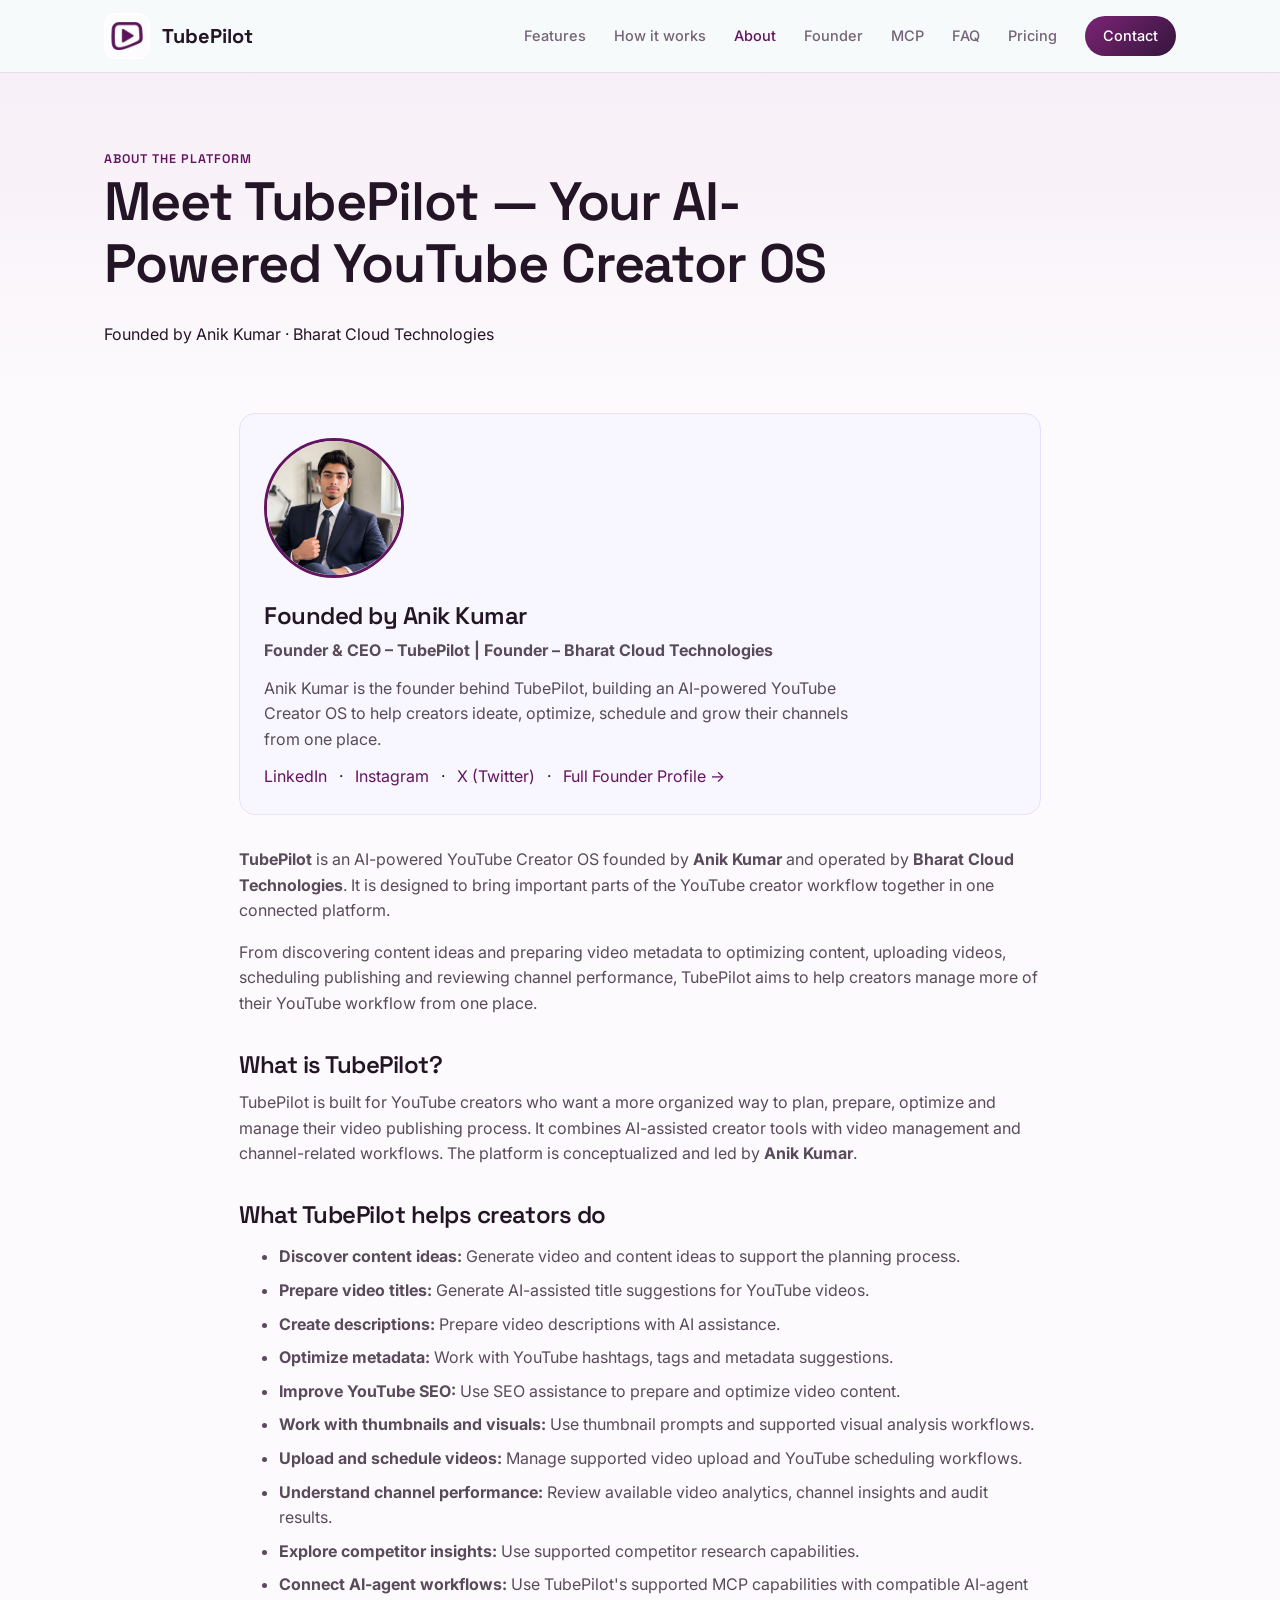
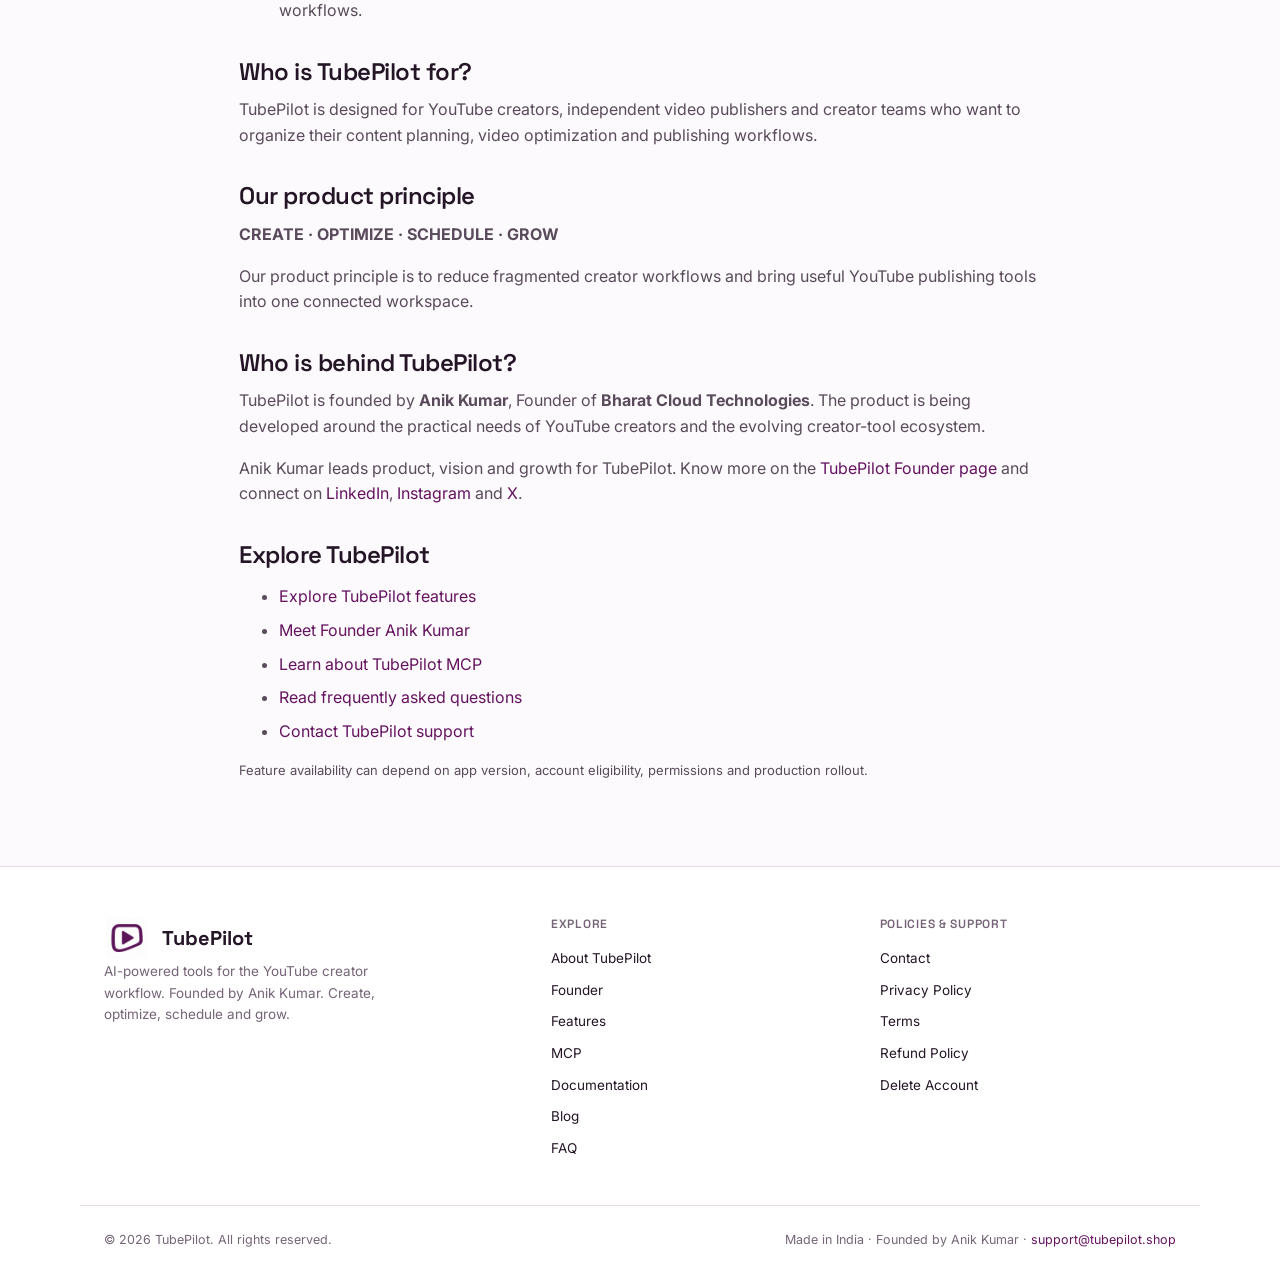
==== commit a0f55878: "Update about.html" ====
--- a/about.html
+++ b/about.html
@@ -1,35 +1,30 @@
 <!doctype html>
-
 <html lang="en">
 <head>
   <meta charset="utf-8">
   <meta name="viewport" content="width=device-width, initial-scale=1">
-  <meta name="theme-color" content="#64135f">  <link rel="icon" href="assets/icon.png">
+  <meta name="theme-color" content="#64135f">
+  <link rel="icon" href="assets/icon.png">
   <link rel="preconnect" href="https://fonts.googleapis.com">
   <link rel="preconnect" href="https://fonts.gstatic.com" crossorigin>
   <link href="https://fonts.googleapis.com/css2?family=Space+Grotesk:wght@500;600;700&family=Inter:wght@400;500;600;700&display=swap" rel="stylesheet">
-  <link rel="stylesheet" href="css/style.css">  <title>About TubePilot | AI-Powered YouTube Creator OS</title><meta
-name="description"
-content="Discover TubePilot, an AI-powered YouTube Creator OS that brings content ideas, titles, descriptions, SEO, video scheduling and analytics into one connected creator workflow."
-
-«»
-
+  <link rel="stylesheet" href="css/style.css">
+  <title>About TubePilot | Founded by Anik Kumar | AI-Powered YouTube Creator OS</title>
+  <meta name="description" content="TubePilot is founded by Anik Kumar. An AI-powered YouTube Creator OS built by Bharat Cloud Technologies to help creators ideate, optimize, schedule and grow.">
   <meta name="author" content="Anik Kumar">
-  <meta name="robots" content="index, follow, max-image-preview:large">  <link rel="canonical" href="https://www.tubepilot.shop/about.html">  <meta property="og:type" content="website">
-  <meta property="og:title" content="About TubePilot | AI-Powered YouTube Creator OS">
-  <meta
-    property="og:description"
-    content="Learn about TubePilot and its connected AI-powered workflow for YouTube creators."
-  >
+  <meta name="robots" content="index, follow, max-image-preview:large">
+  <link rel="canonical" href="https://www.tubepilot.shop/about.html">
+  <meta property="og:type" content="website">
+  <meta property="og:title" content="About TubePilot | Founded by Anik Kumar">
+  <meta property="og:description" content="TubePilot is an AI-powered YouTube Creator OS founded by Anik Kumar. Learn about the founder and the mission behind TubePilot & Bharat Cloud Technologies.">
   <meta property="og:url" content="https://www.tubepilot.shop/about.html">
   <meta property="og:site_name" content="TubePilot">
-  <meta property="og:image" content="https://www.tubepilot.shop/assets/logo.png">  <meta name="twitter:card" content="summary">
-  <meta name="twitter:title" content="About TubePilot">
-  <meta
-    name="twitter:description"
-    content="An AI-powered YouTube Creator OS. Create, optimize, schedule and grow."
-  >
-  <meta name="twitter:image" content="https://www.tubepilot.shop/assets/logo.png">  <script type="application/ld+json">
+  <meta property="og:image" content="https://www.tubepilot.shop/assets/founder.png">
+  <meta name="twitter:card" content="summary_large_image">
+  <meta name="twitter:title" content="About TubePilot | Founder Anik Kumar">
+  <meta name="twitter:description" content="Meet Anik Kumar, Founder of TubePilot & Bharat Cloud Technologies. Building the AI-powered OS for YouTube creators.">
+  <meta name="twitter:image" content="https://www.tubepilot.shop/assets/founder.png">
+  <script type="application/ld+json">
   {
     "@context": "https://schema.org",
     "@graph": [
@@ -37,27 +32,36 @@
         "@type": "Organization",
         "@id": "https://www.tubepilot.shop/#organization",
         "name": "TubePilot",
+        "alternateName": "TubePilot App",
         "url": "https://www.tubepilot.shop/",
-        "logo": {
-          "@type": "ImageObject",
-          "url": "https://www.tubepilot.shop/assets/logo.png"
-        },
+        "logo": {"@type": "ImageObject", "url": "https://www.tubepilot.shop/assets/logo.png"},
+        "image": "https://www.tubepilot.shop/assets/logo.png",
         "email": "support@tubepilot.shop",
-        "founder": {
-          "@type": "Person",
-          "@id": "https://www.tubepilot.shop/founder.html#person",
-          "name": "Anik Kumar",
-          "url": "https://www.tubepilot.shop/founder.html"
-        }
+        "founder": {"@id": "https://www.tubepilot.shop/about.html#anik-kumar"},
+        "parentOrganization": {"@type": "Organization", "name": "Bharat Cloud Technologies", "url": "https://www.tubepilot.shop/"},
+        "sameAs": ["https://www.linkedin.com/in/bharatcloudtechnologies", "https://www.instagram.com/tubepilot.app", "https://x.com/TubePilotApp"]
+      },
+      {
+        "@type": "Person",
+        "@id": "https://www.tubepilot.shop/about.html#anik-kumar",
+        "name": "Anik Kumar",
+        "alternateName": "Anik Kumar TubePilot",
+        "givenName": "Anik",
+        "familyName": "Kumar",
+        "jobTitle": "Founder & CEO",
+        "description": "Anik Kumar is the Founder of TubePilot and Bharat Cloud Technologies. He is building TubePilot - an AI-powered YouTube Creator OS for content ideation, SEO, scheduling and growth.",
+        "url": "https://www.tubepilot.shop/founder.html",
+        "image": {"@type": "ImageObject", "@id": "https://www.tubepilot.shop/assets/founder.png", "url": "https://www.tubepilot.shop/assets/founder.png", "caption": "Anik Kumar - Founder of TubePilot"},
+        "worksFor": {"@id": "https://www.tubepilot.shop/#organization"},
+        "founderOf": [{"@id": "https://www.tubepilot.shop/#organization"}],
+        "sameAs": ["https://www.linkedin.com/in/bharatcloudtechnologies", "https://www.instagram.com/tubepilot.app", "https://x.com/TubePilotApp", "https://www.tubepilot.shop/founder.html", "https://www.tubepilot.shop/about.html"]
       },
       {
         "@type": "WebSite",
         "@id": "https://www.tubepilot.shop/#website",
         "url": "https://www.tubepilot.shop/",
         "name": "TubePilot",
-        "publisher": {
-          "@id": "https://www.tubepilot.shop/#organization"
-        },
+        "publisher": {"@id": "https://www.tubepilot.shop/#organization"},
         "inLanguage": "en"
       },
       {
@@ -65,295 +69,123 @@
         "@id": "https://www.tubepilot.shop/#software",
         "name": "TubePilot",
         "url": "https://www.tubepilot.shop/",
-        "description": "TubePilot is an AI-powered YouTube Creator OS that brings content ideation, creation assistance, optimization, video upload, scheduling and analytics into one connected workflow.",
+        "description": "TubePilot is an AI-powered YouTube Creator OS founded by Anik Kumar that brings content ideation, creation assistance, optimization, video upload, scheduling and analytics into one connected workflow.",
         "applicationCategory": "MultimediaApplication",
         "operatingSystem": "Android",
         "image": "https://www.tubepilot.shop/assets/logo.png",
-        "publisher": {
-          "@id": "https://www.tubepilot.shop/#organization"
-        },
-        "featureList": [
-          "AI video and content ideas",
-          "AI title suggestions",
-          "AI description generation",
-          "YouTube hashtags, tags and metadata assistance",
-          "YouTube SEO optimization",
-          "Thumbnail prompts and visual analysis",
-          "YouTube video upload",
-          "Video scheduling",
-          "Video analytics and channel insights",
-          "YouTube channel audit",
-          "Competitor research tools",
-          "TubePilot MCP integration for supported AI-agent workflows"
-        ]
+        "publisher": {"@id": "https://www.tubepilot.shop/#organization"},
+        "author": {"@id": "https://www.tubepilot.shop/about.html#anik-kumar"},
+        "creator": {"@id": "https://www.tubepilot.shop/about.html#anik-kumar"},
+        "featureList": ["AI video and content ideas", "AI title suggestions", "AI description generation", "YouTube hashtags, tags and metadata assistance", "YouTube SEO optimization", "Thumbnail prompts and visual analysis", "YouTube video upload", "Video scheduling", "Video analytics and channel insights", "YouTube channel audit", "Competitor research tools", "TubePilot MCP integration for supported AI-agent workflows"]
       },
       {
         "@type": "AboutPage",
         "@id": "https://www.tubepilot.shop/about.html#webpage",
         "url": "https://www.tubepilot.shop/about.html",
-        "name": "About TubePilot",
-        "description": "Learn about TubePilot, its purpose, product capabilities and connected workflow for YouTube creators.",
-        "isPartOf": {
-          "@id": "https://www.tubepilot.shop/#website"
-        },
-        "about": [
-          {
-            "@id": "https://www.tubepilot.shop/#organization"
-          },
-          {
-            "@id": "https://www.tubepilot.shop/#software"
-          }
-        ],
-        "mainEntity": {
-          "@id": "https://www.tubepilot.shop/#organization"
-        },
+        "name": "About TubePilot - Founded by Anik Kumar",
+        "description": "Learn about TubePilot, its founder Anik Kumar, and its mission to build the AI-powered OS for YouTube creators.",
+        "isPartOf": {"@id": "https://www.tubepilot.shop/#website"},
+        "about": [{"@id": "https://www.tubepilot.shop/#organization"}, {"@id": "https://www.tubepilot.shop/about.html#anik-kumar"}],
+        "mainEntity": {"@id": "https://www.tubepilot.shop/#organization"},
+        "primaryImageOfPage": {"@id": "https://www.tubepilot.shop/assets/founder.png"},
         "inLanguage": "en"
       },
       {
         "@type": "BreadcrumbList",
         "@id": "https://www.tubepilot.shop/about.html#breadcrumb",
-        "itemListElement": [
-          {
-            "@type": "ListItem",
-            "position": 1,
-            "name": "Home",
-            "item": "https://www.tubepilot.shop/"
-          },
-          {
-            "@type": "ListItem",
-            "position": 2,
-            "name": "About TubePilot",
-            "item": "https://www.tubepilot.shop/about.html"
-          }
-        ]
+        "itemListElement": [{"@type": "ListItem", "position": 1, "name": "Home", "item": "https://www.tubepilot.shop/"}, {"@type": "ListItem", "position": 2, "name": "About TubePilot", "item": "https://www.tubepilot.shop/about.html"}]
       }
     ]
   }
-  </script></head><body><header class="site-header">
-  <div class="container row"><a class="brand" href="index.html">
-  <span class="mark">
-    <img src="assets/logo.png" alt="TubePilot logo">
-  </span>
-  TubePilot
-</a>
-
-<nav class="nav-links" id="nav-links">
-  <a href="index.html#features">Features</a>
-  <a href="index.html#how-it-works">How it works</a>
-  <a href="about.html" aria-current="page">About</a>
-  <a href="founder.html">Founder</a>
-  <a href="mcp.html">MCP</a>
-  <a href="faq.html">FAQ</a>
-  <a href="index.html#pricing">Pricing</a>
-  <a href="contact.html" class="nav-cta">Contact</a>
-</nav>
-
-<button
-  class="nav-toggle"
-  aria-label="Toggle menu"
-  aria-expanded="false"
-  aria-controls="nav-links"
->
-  <span></span>
-</button>
-
+  </script>
+</head>
+<body>
+<header class="site-header">
+  <div class="container row">
+    <a class="brand" href="index.html"><span class="mark"><img src="assets/logo.png" alt="TubePilot logo"></span>TubePilot</a>
+    <nav class="nav-links" id="nav-links">
+      <a href="index.html#features">Features</a>
+      <a href="index.html#how-it-works">How it works</a>
+      <a href="about.html" aria-current="page">About</a>
+      <a href="founder.html">Founder</a>
+      <a href="mcp.html">MCP</a>
+      <a href="faq.html">FAQ</a>
+      <a href="index.html#pricing">Pricing</a>
+      <a href="contact.html" class="nav-cta">Contact</a>
+    </nav>
+    <button class="nav-toggle" aria-label="Toggle menu" aria-expanded="false" aria-controls="nav-links"><span></span></button>
   </div>
-</header><main id="main-content">  <section class="tp-page-hero">
-    <div class="container">  <span class="eyebrow">About the platform</span>
-
-  <h1>Meet TubePilot — Your AI-Powered YouTube Creator OS</h1>
-
-  <p class="meta">
-    TubePilot · Create · Optimize · Schedule · Grow
-  </p>
-
-</div>
-
-  </section>  <section class="section">
-    <div class="container tp-content">  <p>
-    <strong>TubePilot</strong> is an AI-powered YouTube Creator OS
-    designed to bring important parts of the YouTube creator workflow
-    together in one connected platform.
-  </p>
-
-  <p>
-    From discovering content ideas and preparing video metadata to
-    optimizing content, uploading videos, scheduling publishing and
-    reviewing channel performance, TubePilot aims to help creators
-    manage more of their YouTube workflow from one place.
-  </p>
-
-  <h2>What is TubePilot?</h2>
-
-  <p>
-    TubePilot is built for YouTube creators who want a more organized
-    way to plan, prepare, optimize and manage their video publishing
-    process. It combines AI-assisted creator tools with video
-    management and channel-related workflows.
-  </p>
-
-  <h2>What TubePilot helps creators do</h2>
-
-  <ul>
-    <li>
-      <strong>Discover content ideas:</strong>
-      Generate video and content ideas to support the planning process.
-    </li>
-
-    <li>
-      <strong>Prepare video titles:</strong>
-      Generate AI-assisted title suggestions for YouTube videos.
-    </li>
-
-    <li>
-      <strong>Create descriptions:</strong>
-      Prepare video descriptions with AI assistance.
-    </li>
-
-    <li>
-      <strong>Optimize metadata:</strong>
-      Work with YouTube hashtags, tags and metadata suggestions.
-    </li>
-
-    <li>
-      <strong>Improve YouTube SEO:</strong>
-      Use SEO assistance to prepare and optimize video content.
-    </li>
-
-    <li>
-      <strong>Work with thumbnails and visuals:</strong>
-      Use thumbnail prompts and supported visual analysis workflows.
-    </li>
-
-    <li>
-      <strong>Upload and schedule videos:</strong>
-      Manage supported video upload and YouTube scheduling workflows.
-    </li>
-
-    <li>
-      <strong>Understand channel performance:</strong>
-      Review available video analytics, channel insights and audit results.
-    </li>
-
-    <li>
-      <strong>Explore competitor insights:</strong>
-      Use supported competitor research capabilities.
-    </li>
-
-    <li>
-      <strong>Connect AI-agent workflows:</strong>
-      Use TubePilot's supported MCP capabilities with compatible
-      AI-agent workflows.
-    </li>
-  </ul>
-
-  <h2>Who is TubePilot for?</h2>
-
-  <p>
-    TubePilot is designed for YouTube creators, independent video
-    publishers and creator teams who want to organize their content
-    planning, video optimization and publishing workflows.
-  </p>
-
-  <p>
-    Whether a creator is planning a new video, preparing its metadata,
-    scheduling an upload or reviewing available performance insights,
-    TubePilot aims to make these activities easier to manage.
-  </p>
-
-  <h2>Our product principle</h2>
-
-  <p>
-    <strong>CREATE · OPTIMIZE · SCHEDULE · GROW</strong>
-  </p>
-
-  <p>
-    Our product principle is to reduce fragmented creator workflows
-    and bring useful YouTube publishing tools into one connected
-    workspace.
-  </p>
-
-  <h2>Who is behind TubePilot?</h2>
-
-  <p>
-    TubePilot is founded by <strong>Anik Kumar</strong>.
-    The product is being developed around the practical needs of
-    YouTube creators and the evolving creator-tool ecosystem.
-  </p>
-
-  <p>
-    Read more about the person behind the platform on the
-    <a href="founder.html">TubePilot Founder page</a>.
-  </p>
-
-  <h2>Explore TubePilot</h2>
-
-  <p>
-    Learn more about the platform, its capabilities and how to get
-    support:
-  </p>
-
-  <ul>
-    <li><a href="index.html#features">Explore TubePilot features</a></li>
-    <li><a href="mcp.html">Learn about TubePilot MCP</a></li>
-    <li><a href="faq.html">Read frequently asked questions</a></li>
-    <li><a href="contact.html">Contact TubePilot support</a></li>
-  </ul>
-
-  <p class="tp-note">
-    Feature availability can depend on app version, account
-    eligibility, permissions and production rollout. Actual
-    functionality is determined by the capabilities available in
-    the live TubePilot app.
-  </p>
-
-</div>
-
-  </section></main><footer class="site-footer">
-  <div class="container footer-grid"><div class="footer-brand">
-  <a class="brand" href="index.html">
-    <span class="mark">
-      <img src="assets/logo.png" alt="TubePilot logo">
-    </span>
-    TubePilot
-  </a>
-
-  <p>
-    AI-powered tools for the YouTube creator workflow.
-    Create, optimize, schedule and grow.
-  </p>
-</div>
-
-<div class="footer-col">
-  <p class="label">Explore</p>
-  <a href="about.html">About TubePilot</a>
-  <a href="founder.html">Founder</a>
-  <a href="features.html">Features</a>
-  <a href="mcp.html">MCP</a>
-  <a href="docs.html">Documentation</a>
-  <a href="blog.html">Blog</a>
-  <a href="faq.html">FAQ</a>
-</div>
-
-<div class="footer-col">
-  <p class="label">Policies &amp; Support</p>
-  <a href="contact.html">Contact</a>
-  <a href="privacy.html">Privacy Policy</a>
-  <a href="terms.html">Terms</a>
-  <a href="refund.html">Refund Policy</a>
-  <a href="delete-account.html">Delete Account</a>
-</div>
-
-  </div>  <div class="container footer-bottom">
-    <span>
-      © <span data-year>2026</span> TubePilot. All rights reserved.
-    </span><span>
-  Made in India ·
-  <a href="mailto:support@tubepilot.shop">support@tubepilot.shop</a>
-</span>
-
+</header>
+<main id="main-content">
+  <section class="tp-page-hero">
+    <div class="container">
+      <span class="eyebrow">About the platform</span>
+      <h1>Meet TubePilot — Your AI-Powered YouTube Creator OS</h1>
+      <p class="meta">Founded by Anik Kumar · Bharat Cloud Technologies</p>
+    </div>
+  </section>
+  <section class="section">
+    <div class="container tp-content">
+      <div class="founder-highlight" style="display:flex; gap:24px; align-items:center; flex-wrap:wrap; background:#f8f7ff; border:1px solid #e8e0ff; border-radius:16px; padding:24px; margin-bottom:32px;">
+        <img src="assets/founder.png" alt="Anik Kumar - Founder of TubePilot and Bharat Cloud Technologies" title="Anik Kumar Founder of TubePilot" width="140" height="140" style="border-radius:50%; object-fit:cover; border:3px solid #64135f;">
+        <div>
+          <h2 style="margin:0 0 8px 0;">Founded by Anik Kumar</h2>
+          <p style="margin:0 0 12px 0;"><strong>Founder & CEO – TubePilot | Founder – Bharat Cloud Technologies</strong></p>
+          <p style="margin:0 0 12px 0; max-width:600px;">Anik Kumar is the founder behind TubePilot, building an AI-powered YouTube Creator OS to help creators ideate, optimize, schedule and grow their channels from one place.</p>
+          <div style="display:flex; gap:12px; flex-wrap:wrap;">
+            <a href="https://www.linkedin.com/in/bharatcloudtechnologies" target="_blank" rel="noopener">LinkedIn</a> ·
+            <a href="https://www.instagram.com/tubepilot.app" target="_blank" rel="noopener">Instagram</a> ·
+            <a href="https://x.com/TubePilotApp" target="_blank" rel="noopener">X (Twitter)</a> ·
+            <a href="founder.html">Full Founder Profile →</a>
+          </div>
+        </div>
+      </div>
+      <p><strong>TubePilot</strong> is an AI-powered YouTube Creator OS founded by <strong>Anik Kumar</strong> and operated by <strong>Bharat Cloud Technologies</strong>. It is designed to bring important parts of the YouTube creator workflow together in one connected platform.</p>
+      <p>From discovering content ideas and preparing video metadata to optimizing content, uploading videos, scheduling publishing and reviewing channel performance, TubePilot aims to help creators manage more of their YouTube workflow from one place.</p>
+      <h2>What is TubePilot?</h2>
+      <p>TubePilot is built for YouTube creators who want a more organized way to plan, prepare, optimize and manage their video publishing process. It combines AI-assisted creator tools with video management and channel-related workflows. The platform is conceptualized and led by <strong>Anik Kumar</strong>.</p>
+      <h2>What TubePilot helps creators do</h2>
+      <ul>
+        <li><strong>Discover content ideas:</strong> Generate video and content ideas to support the planning process.</li>
+        <li><strong>Prepare video titles:</strong> Generate AI-assisted title suggestions for YouTube videos.</li>
+        <li><strong>Create descriptions:</strong> Prepare video descriptions with AI assistance.</li>
+        <li><strong>Optimize metadata:</strong> Work with YouTube hashtags, tags and metadata suggestions.</li>
+        <li><strong>Improve YouTube SEO:</strong> Use SEO assistance to prepare and optimize video content.</li>
+        <li><strong>Work with thumbnails and visuals:</strong> Use thumbnail prompts and supported visual analysis workflows.</li>
+        <li><strong>Upload and schedule videos:</strong> Manage supported video upload and YouTube scheduling workflows.</li>
+        <li><strong>Understand channel performance:</strong> Review available video analytics, channel insights and audit results.</li>
+        <li><strong>Explore competitor insights:</strong> Use supported competitor research capabilities.</li>
+        <li><strong>Connect AI-agent workflows:</strong> Use TubePilot's supported MCP capabilities with compatible AI-agent workflows.</li>
+      </ul>
+      <h2>Who is TubePilot for?</h2>
+      <p>TubePilot is designed for YouTube creators, independent video publishers and creator teams who want to organize their content planning, video optimization and publishing workflows.</p>
+      <h2>Our product principle</h2>
+      <p><strong>CREATE · OPTIMIZE · SCHEDULE · GROW</strong></p>
+      <p>Our product principle is to reduce fragmented creator workflows and bring useful YouTube publishing tools into one connected workspace.</p>
+      <h2>Who is behind TubePilot?</h2>
+      <p>TubePilot is founded by <strong>Anik Kumar</strong>, Founder of <strong>Bharat Cloud Technologies</strong>. The product is being developed around the practical needs of YouTube creators and the evolving creator-tool ecosystem.</p>
+      <p>Anik Kumar leads product, vision and growth for TubePilot. Know more on the <a href="founder.html">TubePilot Founder page</a> and connect on <a href="https://www.linkedin.com/in/bharatcloudtechnologies" target="_blank" rel="noopener">LinkedIn</a>, <a href="https://www.instagram.com/tubepilot.app" target="_blank" rel="noopener">Instagram</a> and <a href="https://x.com/TubePilotApp" target="_blank" rel="noopener">X</a>.</p>
+      <h2>Explore TubePilot</h2>
+      <ul>
+        <li><a href="index.html#features">Explore TubePilot features</a></li>
+        <li><a href="founder.html">Meet Founder Anik Kumar</a></li>
+        <li><a href="mcp.html">Learn about TubePilot MCP</a></li>
+        <li><a href="faq.html">Read frequently asked questions</a></li>
+        <li><a href="contact.html">Contact TubePilot support</a></li>
+      </ul>
+      <p class="tp-note">Feature availability can depend on app version, account eligibility, permissions and production rollout.</p>
+    </div>
+  </section>
+</main>
+<footer class="site-footer">
+  <div class="container footer-grid">
+    <div class="footer-brand"><a class="brand" href="index.html"><span class="mark"><img src="assets/logo.png" alt="TubePilot logo"></span>TubePilot</a><p>AI-powered tools for the YouTube creator workflow. Founded by Anik Kumar. Create, optimize, schedule and grow.</p></div>
+    <div class="footer-col"><p class="label">Explore</p><a href="about.html">About TubePilot</a><a href="founder.html">Founder</a><a href="features.html">Features</a><a href="mcp.html">MCP</a><a href="docs.html">Documentation</a><a href="blog.html">Blog</a><a href="faq.html">FAQ</a></div>
+    <div class="footer-col"><p class="label">Policies & Support</p><a href="contact.html">Contact</a><a href="privacy.html">Privacy Policy</a><a href="terms.html">Terms</a><a href="refund.html">Refund Policy</a><a href="delete-account.html">Delete Account</a></div>
   </div>
-</footer><button class="to-top" aria-label="Back to top">↑</button>
-
-<script src="js/script.js"></script></body>
+  <div class="container footer-bottom"><span>© <span data-year>2026</span> TubePilot. All rights reserved.</span><span>Made in India · Founded by Anik Kumar · <a href="mailto:support@tubepilot.shop">support@tubepilot.shop</a></span></div>
+</footer>
+<button class="to-top" aria-label="Back to top">↑</button>
+<script src="js/script.js"></script>
+</body>
 </html>
